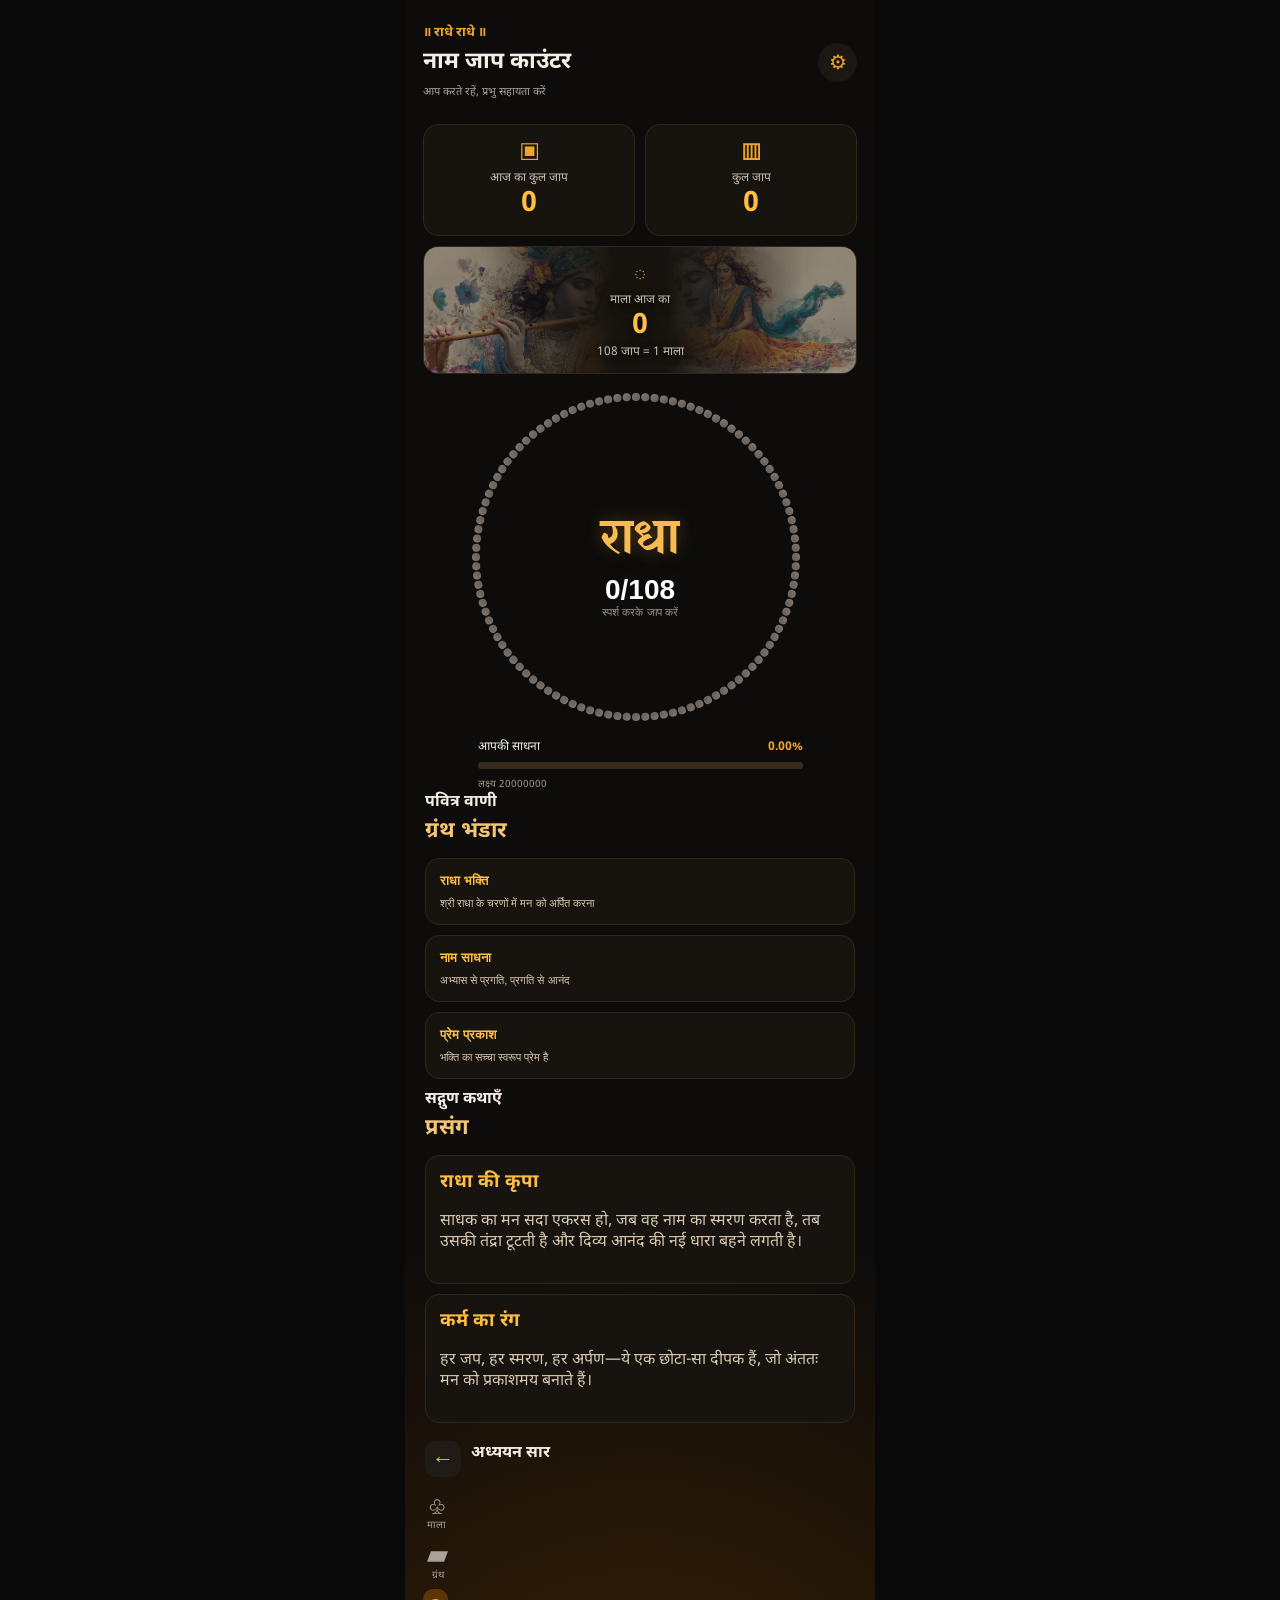
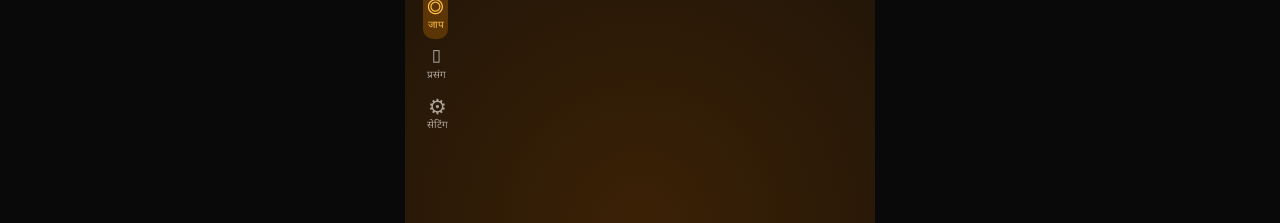
==== radha-jap-live/index.html @ a5403487 "Updated website" ====
<!doctype html><html lang="hi"><head><meta charset="UTF-8"><meta name="viewport" content="width=device-width,initial-scale=1,viewport-fit=cover"><meta name="theme-color" content="#0d0c0b"><link rel="manifest" href="manifest.webmanifest"><link rel="icon" href="icon.svg"><link href="https://fonts.googleapis.com/css2?family=Noto+Sans+Devanagari:wght@400;600;700&family=Yatra+One&display=swap" rel="stylesheet"><link rel="stylesheet" href="styles.css?v=20"><title>श्री राधे नाम जाप</title></head><body><div class="app-shell"><header><div><b>॥ राधे राधे ॥</b><h1>नाम जाप काउंटर</h1><small>आप करते रहें, प्रभु सहायता करें</small></div><button id="settingsBtn">⚙</button></header><main id="japView"><section class="stats"><article>▣<span>आज का कुल जाप</span><strong id="todayTotal">0</strong></article><article>▥<span>कुल जाप</span><strong id="lifetimeTotal">0</strong></article><article class="mala-art"><img class="left" src="mala-left.jpg" alt=""><img class="right" src="mala-right.jpg" alt="">◌<span>माला आज का</span><strong id="malaCount">0</strong><small>108 जाप = 1 माला</small></article></section><button class="ring" id="radheTap"><div class="beads" id="beads"></div><span class="radha-word">राधा</span><strong id="ringCount">0/108</strong><small>स्पर्श करके जाप करें</small></button><section class="progress"><span>आपकी साधना <b id="progressText">0%</b></span><i><em id="progressBar"></em></i><small id="targetText">लक्ष्य 2 करोड़</small></section></main><section id="granthView" class="view-panel" hidden><b>पवित्र वाणी</b><h2>ग्रंथ भंडार</h2><div id="bookList"></div></section><section id="prasangView" class="view-panel" hidden><b>सद्गुण कथाएँ</b><h2>प्रसंग</h2><div class="story-card"><h3>राधा की कृपा</h3><p>साधक का मन सदा एकरस हो, जब वह नाम का स्मरण करता है, तब उसकी तंद्रा टूटती है और दिव्य आनंद की नई धारा बहने लगती है।</p></div><div class="story-card"><h3>कर्म का रंग</h3><p>हर जप, हर स्मरण, हर अर्पण—ये एक छोटा-सा दीपक हैं, जो अंततः मन को प्रकाशमय बनाते हैं।</p></div></section><section id="readerView" class="view-panel" hidden><div class="reader-head"><button id="backToBooks">←</button><div><b>अध्ययन सार</b><h2 id="readerTitle"></h2></div></div><div id="readerContent"></div></section><nav><button id="malaBtn" class="nav-btn"><span>♧</span><small>माला</small></button><button id="granthBtn" class="nav-btn"><span>▰</span><small>ग्रंथ</small></button><button class="nav-btn active" id="japBtn"><span>◎</span><small>जाप</small></button><button id="prasangBtn" class="nav-btn"><span>▯</span><small>प्रसंग</small></button><button id="navSettings" class="nav-btn"><span>⚙</span><small>सेटिंग</small></button></nav></div><div id="toast"></div><dialog id="settingsDialog"><form method="dialog" id="settingsForm"><button value="cancel">×</button><b>साधना सेटिंग</b><h2>कुल लक्ष्य</h2><label>जाप संख्या<input id="targetInput" type="number" min="1"></label><button>लक्ष्य सुरक्षित करें</button><div><button type="button" id="exportBtn">↓ Backup डाउनलोड</button><button type="button" id="importBtn">↑ Restore</button><input id="importInput" type="file" accept=".json" hidden></div></form></dialog><script src="app.js?v=20"></script></body></html>
---- radha-jap-live/styles.css ----
*{box-sizing:border-box}html{scroll-behavior:smooth}body{margin:0;background:#090909;color:#f5eee4;font-family:'Noto Sans Devanagari',sans-serif}.app-shell{min-height:100vh;max-width:470px;margin:auto;padding:22px 18px 84px;background:radial-gradient(circle at bottom,#3b2105,transparent 34%),#0d0c0b}.app-shell>section{display:block}.view-panel{padding:0 2px}.header{display:flex;justify-content:space-between;align-items:center;margin-bottom:22px}header{display:flex;justify-content:space-between;align-items:center;margin-bottom:22px}header b,dialog>b{color:#efa327;font-size:13px}h1,h2,h3{margin:0}h1{margin:4px 0;font-size:23px}header small{color:#aaa198;font-size:11px}header button{border:0;border-radius:50%;width:39px;height:39px;background:#1b1713;color:#efa327;font-size:20px;cursor:pointer}.stats{display:grid;grid-template-columns:1fr 1fr;gap:10px}.stats article{min-height:106px;padding:13px;border:1px solid #312619;border-radius:15px;background:#17130f;text-align:center;color:#efa327;font-size:24px}.stats article:last-child{grid-column:span 2}.stats span,.stats small{display:block;color:#c8beb3;font-size:12px}.stats strong{display:block;color:#ffbd42;font-size:28px}.mala-art{position:relative;overflow:hidden;background:#17130f}.mala-art img{position:absolute;top:0;bottom:0;width:44%;height:100%;object-fit:cover;opacity:.6;pointer-events:none;filter:saturate(.85) sepia(.1) brightness(.98)}.mala-art .left{left:0;object-position:right center;mask-image:linear-gradient(to right,#000 28%,rgba(0,0,0,.45) 62%,transparent 100%);-webkit-mask-image:linear-gradient(to right,#000 28%,rgba(0,0,0,.45) 62%,transparent 100%)}.mala-art .right{right:0;object-position:left center;mask-image:linear-gradient(to left,#000 28%,rgba(0,0,0,.45) 62%,transparent 100%);-webkit-mask-image:linear-gradient(to left,#000 28%,rgba(0,0,0,.45) 62%,transparent 100%)}.mala-art>span,.mala-art>strong,.mala-art>small{position:relative;z-index:1;text-shadow:0 2px 10px rgba(0,0,0,.82)}.beads{position:absolute;inset:-10px;pointer-events:none}.bead{position:absolute;left:50%;top:50%;width:8px;height:8px;margin:-4px 0 0 -4px;border-radius:50%;background:linear-gradient(135deg,#7f766f,#615b56);box-shadow:inset 0 0 2px rgba(255,255,255,.12);transform-origin:center}.bead.lit{background:radial-gradient(circle at 35% 35%,#ffd975,#ffbe3d 45%,#f5a100 100%);box-shadow:0 0 12px rgba(255,191,70,.9),0 0 24px rgba(255,191,70,.38)}.ring{position:relative;display:flex;flex-direction:column;align-items:center;justify-content:center;overflow:visible;width:min(76vw,325px);aspect-ratio:1;margin:24px auto 16px;border:0;background:transparent;color:#efa327;cursor:pointer;transition:transform .15s ease;}.ring:active{transform:scale(.98)}.ring .radha-word{position:relative;display:inline-block;font-family:'Yatra One';font-size:48px;letter-spacing:.5px;color:#f7bb52;text-shadow:0 0 18px rgba(255,183,69,.35),0 3px 12px rgba(0,0,0,.68);z-index:2;transition:transform .18s ease,opacity .18s ease}.ring:active .radha-word{transform:translateY(-8px) scale(1.04)}.float-word{position:fixed;left:50%;top:50%;transform:translate(-50%,-50%);font-family:'Yatra One';font-size:40px;color:#ffbb4d;letter-spacing:.4px;text-shadow:0 0 18px rgba(255,176,67,.8),0 0 30px rgba(255,176,67,.28);filter:drop-shadow(0 8px 18px rgba(0,0,0,.45));pointer-events:none;will-change:transform,opacity,filter;animation:floatUp 3000ms cubic-bezier(.18,.7,.2,1) forwards;z-index:50}.ring strong{color:white;font-size:28px}.ring small,.progress small{color:#9e9488}@keyframes floatUp{0%{opacity:0;transform:translate(-50%,-50%) scale(.7);filter:blur(2px) drop-shadow(0 0 0 rgba(255,176,67,0))}12%{opacity:1;filter:blur(0) drop-shadow(0 0 10px rgba(255,176,67,.35))}60%{opacity:1}100%{opacity:0;transform:translate(-50%,-420px) scale(1.08);filter:blur(1.2px) drop-shadow(0 0 18px rgba(255,176,67,.18))}}.progress{max-width:325px;margin:auto;font-size:12px}.progress span{display:flex;justify-content:space-between}.progress b{color:#efa327}.progress i{display:block;height:7px;margin:7px 0;background:#382c1e;border-radius:10px}.progress em{display:block;height:100%;background:linear-gradient(90deg,#ffbf46,#efa327);border-radius:10px;transition:width .2s ease}.nav{position:fixed;bottom:0;left:50%;transform:translateX(-50%);display:flex;align-items:stretch;justify-content:space-around;gap:4px;width:min(100%,470px);padding:9px;background:#16130f;border-top:1px solid #312619;box-shadow:0 -10px 20px rgba(0,0,0,.3);z-index:30}.nav-btn{flex:1 1 0;border:0;border-radius:10px;background:transparent;color:#aaa198;padding:7px 4px;display:flex;flex-direction:column;align-items:center;justify-content:center;gap:3px;min-width:0;cursor:pointer;transition:all .15s ease;line-height:1}.nav-btn span{display:block;font-size:21px;line-height:1}.nav-btn small{display:block;font:10px 'Noto Sans Devanagari';white-space:nowrap;line-height:1.2}.nav .active,.nav-btn.active{background:#5b3505;color:#ffbd42}.view-panel h2{margin:4px 0 12px;color:#f3c575;font-size:22px}.book-card,.story-card{width:100%;display:block;border:1px solid #312619;background:#17130f;border-radius:14px;padding:14px;margin-bottom:10px;text-align:left;color:inherit}.book-card strong,.story-card h3{display:block;color:#ffbd42;margin-bottom:6px}.book-card small,.story-card p{color:#d6c7ae}.book-card{cursor:pointer}.reader-head{display:flex;align-items:center;gap:10px;padding:8px 0 12px}.reader-head button{border:0;background:#201b16;color:#f0b553;border-radius:10px;width:36px;height:36px;font-size:22px}.#readerContent p{margin:0 0 14px;color:#e9dbc4;line-height:1.7}.#readerContent{padding-bottom:12px}#toast{position:fixed;left:50%;bottom:92px;transform:translateX(-50%) translateY(18px);background:rgba(17,16,14,.95);border:1px solid #4e3d29;color:#f7d38d;padding:10px 14px;border-radius:999px;font-size:12px;opacity:0;pointer-events:none;transition:all .18s ease;z-index:40}#toast.show{opacity:1;transform:translateX(-50%) translateY(0)}dialog{border:0;border-radius:18px;background:#18130f;color:white}form{position:relative;width:min(80vw,330px);padding:24px}form>button:first-child{position:absolute;right:8px;top:5px;border:0;background:transparent;color:white;font-size:22px}label,input{display:block;width:100%;margin-top:12px}input{padding:10px;background:#0d0c0b;border:1px solid #554025;color:white;border-radius:8px}form>button:not(:first-child),form div button{margin-top:12px;padding:9px;border:0;border-radius:8px;background:#efa327;color:#1b1003;font-weight:bold}form div{display:flex;gap:7px}form div button{background:#292015;color:#efa327;border:1px solid #60451f;font-size:11px}dialog::backdrop{background:rgba(0,0,0,.7)}@media (max-width:380px){.stats{grid-template-columns:1fr}.stats article:last-child{grid-column:span 1}.header h1{font-size:20px}.ring{width:min(78vw,290px)}}
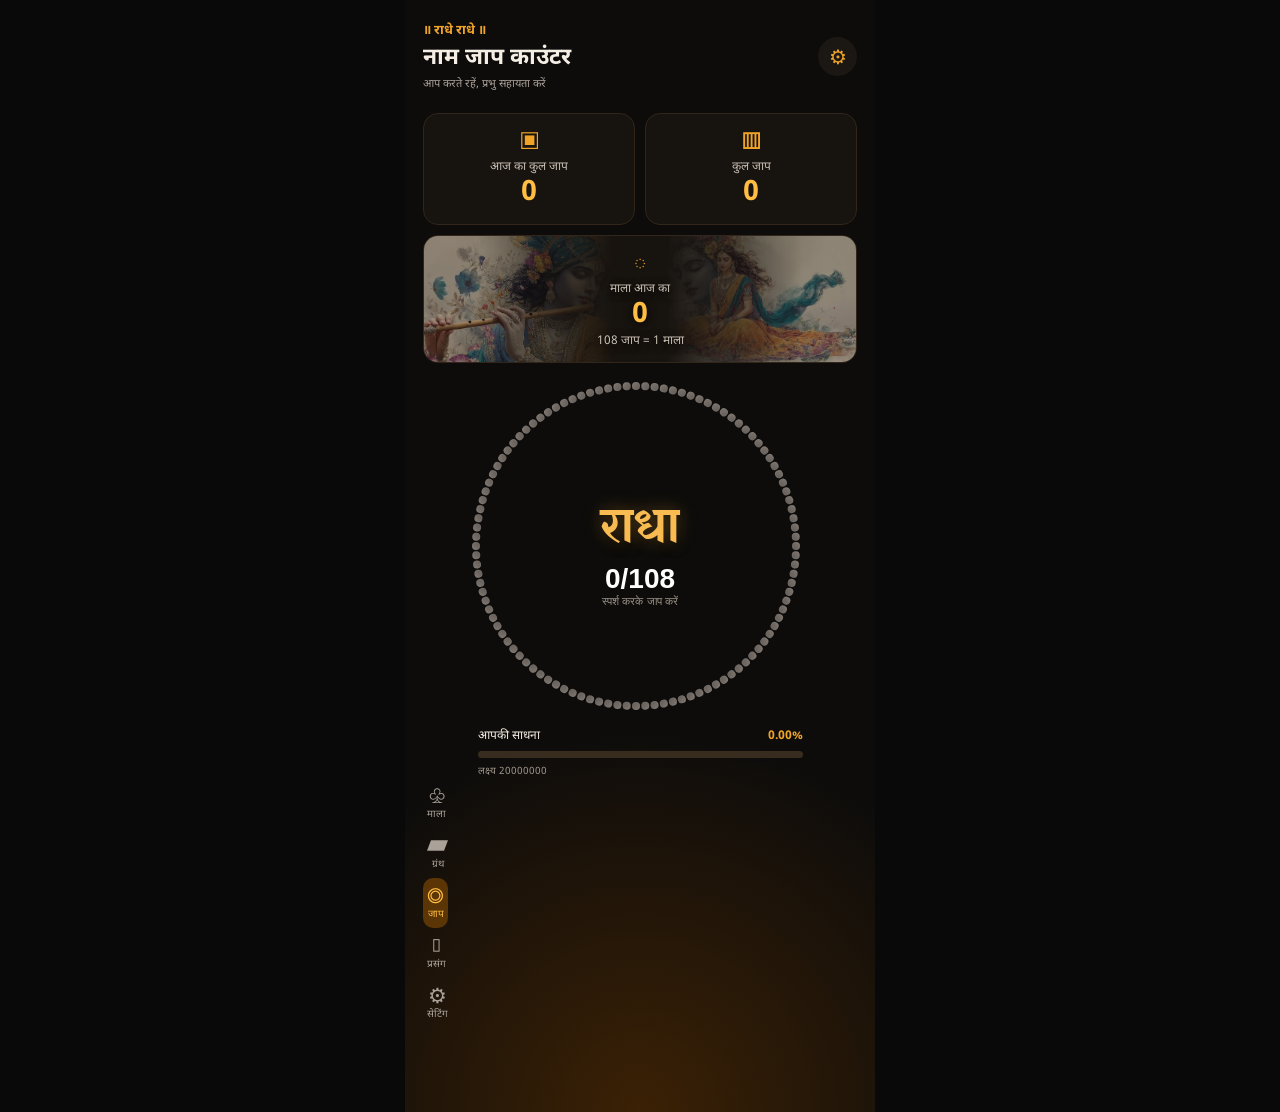
==== commit fa93b2cc: "Fix app initialization after Gita update" ====
--- a/radha-jap-live/index.html
+++ b/radha-jap-live/index.html
@@ -1 +1,2 @@
+<script src="../geeta-data.js?v=2"></script>
 <!doctype html><html lang="hi"><head><meta charset="UTF-8"><meta name="viewport" content="width=device-width,initial-scale=1,viewport-fit=cover"><meta name="theme-color" content="#0d0c0b"><link rel="manifest" href="manifest.webmanifest"><link rel="icon" href="icon.svg"><link href="https://fonts.googleapis.com/css2?family=Noto+Sans+Devanagari:wght@400;600;700&family=Yatra+One&display=swap" rel="stylesheet"><link rel="stylesheet" href="styles.css?v=20"><title>श्री राधे नाम जाप</title></head><body><div class="app-shell"><header><div><b>॥ राधे राधे ॥</b><h1>नाम जाप काउंटर</h1><small>आप करते रहें, प्रभु सहायता करें</small></div><button id="settingsBtn">⚙</button></header><main id="japView"><section class="stats"><article>▣<span>आज का कुल जाप</span><strong id="todayTotal">0</strong></article><article>▥<span>कुल जाप</span><strong id="lifetimeTotal">0</strong></article><article class="mala-art"><img class="left" src="mala-left.jpg" alt=""><img class="right" src="mala-right.jpg" alt="">◌<span>माला आज का</span><strong id="malaCount">0</strong><small>108 जाप = 1 माला</small></article></section><button class="ring" id="radheTap"><div class="beads" id="beads"></div><span class="radha-word">राधा</span><strong id="ringCount">0/108</strong><small>स्पर्श करके जाप करें</small></button><section class="progress"><span>आपकी साधना <b id="progressText">0%</b></span><i><em id="progressBar"></em></i><small id="targetText">लक्ष्य 2 करोड़</small></section></main><section id="granthView" class="view-panel" hidden><b>पवित्र वाणी</b><h2>ग्रंथ भंडार</h2><div id="bookList"></div></section><section id="prasangView" class="view-panel" hidden><b>सद्गुण कथाएँ</b><h2>प्रसंग</h2><div class="story-card"><h3>राधा की कृपा</h3><p>साधक का मन सदा एकरस हो, जब वह नाम का स्मरण करता है, तब उसकी तंद्रा टूटती है और दिव्य आनंद की नई धारा बहने लगती है।</p></div><div class="story-card"><h3>कर्म का रंग</h3><p>हर जप, हर स्मरण, हर अर्पण—ये एक छोटा-सा दीपक हैं, जो अंततः मन को प्रकाशमय बनाते हैं।</p></div></section><section id="readerView" class="view-panel" hidden><div class="reader-head"><button id="backToBooks">←</button><div><b>अध्ययन सार</b><h2 id="readerTitle"></h2></div></div><div id="readerContent"></div></section><nav><button id="malaBtn" class="nav-btn"><span>♧</span><small>माला</small></button><button id="granthBtn" class="nav-btn"><span>▰</span><small>ग्रंथ</small></button><button class="nav-btn active" id="japBtn"><span>◎</span><small>जाप</small></button><button id="prasangBtn" class="nav-btn"><span>▯</span><small>प्रसंग</small></button><button id="navSettings" class="nav-btn"><span>⚙</span><small>सेटिंग</small></button></nav></div><div id="toast"></div><dialog id="settingsDialog"><form method="dialog" id="settingsForm"><button value="cancel">×</button><b>साधना सेटिंग</b><h2>कुल लक्ष्य</h2><label>जाप संख्या<input id="targetInput" type="number" min="1"></label><button>लक्ष्य सुरक्षित करें</button><div><button type="button" id="exportBtn">↓ Backup डाउनलोड</button><button type="button" id="importBtn">↑ Restore</button><input id="importInput" type="file" accept=".json" hidden></div></form></dialog><script src="app.js?v=20"></script></body></html>
--- a/radha-jap-live/styles.css
+++ b/radha-jap-live/styles.css
@@ -1 +1,5 @@
+.app-shell>section[hidden]{display:none !important}
+#granthView>b,#granthView>h2{display:none}
+.chapter{margin:12px 0;padding:14px;border-left:3px solid #efa327;background:#18140f}.chapter h3{margin:0 0 6px;color:#ffbd42;font-size:15px}.chapter p{margin:0 0 10px;color:#ded5cb;font-size:13px;line-height:1.75}.chapter strong{display:block;margin:4px 0 5px;color:#efa327;font-size:12px}
+.ring{border-radius:50%;touch-action:manipulation;-webkit-tap-highlight-color:transparent}
 *{box-sizing:border-box}html{scroll-behavior:smooth}body{margin:0;background:#090909;color:#f5eee4;font-family:'Noto Sans Devanagari',sans-serif}.app-shell{min-height:100vh;max-width:470px;margin:auto;padding:22px 18px 84px;background:radial-gradient(circle at bottom,#3b2105,transparent 34%),#0d0c0b}.app-shell>section{display:block}.view-panel{padding:0 2px}.header{display:flex;justify-content:space-between;align-items:center;margin-bottom:22px}header{display:flex;justify-content:space-between;align-items:center;margin-bottom:22px}header b,dialog>b{color:#efa327;font-size:13px}h1,h2,h3{margin:0}h1{margin:4px 0;font-size:23px}header small{color:#aaa198;font-size:11px}header button{border:0;border-radius:50%;width:39px;height:39px;background:#1b1713;color:#efa327;font-size:20px;cursor:pointer}.stats{display:grid;grid-template-columns:1fr 1fr;gap:10px}.stats article{min-height:106px;padding:13px;border:1px solid #312619;border-radius:15px;background:#17130f;text-align:center;color:#efa327;font-size:24px}.stats article:last-child{grid-column:span 2}.stats span,.stats small{display:block;color:#c8beb3;font-size:12px}.stats strong{display:block;color:#ffbd42;font-size:28px}.mala-art{position:relative;overflow:hidden;background:#17130f}.mala-art img{position:absolute;top:0;bottom:0;width:44%;height:100%;object-fit:cover;opacity:.6;pointer-events:none;filter:saturate(.85) sepia(.1) brightness(.98)}.mala-art .left{left:0;object-position:right center;mask-image:linear-gradient(to right,#000 28%,rgba(0,0,0,.45) 62%,transparent 100%);-webkit-mask-image:linear-gradient(to right,#000 28%,rgba(0,0,0,.45) 62%,transparent 100%)}.mala-art .right{right:0;object-position:left center;mask-image:linear-gradient(to left,#000 28%,rgba(0,0,0,.45) 62%,transparent 100%);-webkit-mask-image:linear-gradient(to left,#000 28%,rgba(0,0,0,.45) 62%,transparent 100%)}.mala-art>span,.mala-art>strong,.mala-art>small{position:relative;z-index:1;text-shadow:0 2px 10px rgba(0,0,0,.82)}.beads{position:absolute;inset:-10px;pointer-events:none}.bead{position:absolute;left:50%;top:50%;width:8px;height:8px;margin:-4px 0 0 -4px;border-radius:50%;background:linear-gradient(135deg,#7f766f,#615b56);box-shadow:inset 0 0 2px rgba(255,255,255,.12);transform-origin:center}.bead.lit{background:radial-gradient(circle at 35% 35%,#ffd975,#ffbe3d 45%,#f5a100 100%);box-shadow:0 0 12px rgba(255,191,70,.9),0 0 24px rgba(255,191,70,.38)}.ring{position:relative;display:flex;flex-direction:column;align-items:center;justify-content:center;overflow:visible;width:min(76vw,325px);aspect-ratio:1;margin:24px auto 16px;border:0;background:transparent;color:#efa327;cursor:pointer;transition:transform .15s ease;}.ring:active{transform:scale(.98)}.ring .radha-word{position:relative;display:inline-block;font-family:'Yatra One';font-size:48px;letter-spacing:.5px;color:#f7bb52;text-shadow:0 0 18px rgba(255,183,69,.35),0 3px 12px rgba(0,0,0,.68);z-index:2;transition:transform .18s ease,opacity .18s ease}.ring:active .radha-word{transform:translateY(-8px) scale(1.04)}.float-word{position:fixed;left:50%;top:50%;transform:translate(-50%,-50%);font-family:'Yatra One';font-size:40px;color:#ffbb4d;letter-spacing:.4px;text-shadow:0 0 18px rgba(255,176,67,.8),0 0 30px rgba(255,176,67,.28);filter:drop-shadow(0 8px 18px rgba(0,0,0,.45));pointer-events:none;will-change:transform,opacity,filter;animation:floatUp 3000ms cubic-bezier(.18,.7,.2,1) forwards;z-index:50}.ring strong{color:white;font-size:28px}.ring small,.progress small{color:#9e9488}@keyframes floatUp{0%{opacity:0;transform:translate(-50%,-50%) scale(.7);filter:blur(2px) drop-shadow(0 0 0 rgba(255,176,67,0))}12%{opacity:1;filter:blur(0) drop-shadow(0 0 10px rgba(255,176,67,.35))}60%{opacity:1}100%{opacity:0;transform:translate(-50%,-420px) scale(1.08);filter:blur(1.2px) drop-shadow(0 0 18px rgba(255,176,67,.18))}}.progress{max-width:325px;margin:auto;font-size:12px}.progress span{display:flex;justify-content:space-between}.progress b{color:#efa327}.progress i{display:block;height:7px;margin:7px 0;background:#382c1e;border-radius:10px}.progress em{display:block;height:100%;background:linear-gradient(90deg,#ffbf46,#efa327);border-radius:10px;transition:width .2s ease}.nav{position:fixed;bottom:0;left:50%;transform:translateX(-50%);display:flex;align-items:stretch;justify-content:space-around;gap:4px;width:min(100%,470px);padding:9px;background:#16130f;border-top:1px solid #312619;box-shadow:0 -10px 20px rgba(0,0,0,.3);z-index:30}.nav-btn{flex:1 1 0;border:0;border-radius:10px;background:transparent;color:#aaa198;padding:7px 4px;display:flex;flex-direction:column;align-items:center;justify-content:center;gap:3px;min-width:0;cursor:pointer;transition:all .15s ease;line-height:1}.nav-btn span{display:block;font-size:21px;line-height:1}.nav-btn small{display:block;font:10px 'Noto Sans Devanagari';white-space:nowrap;line-height:1.2}.nav .active,.nav-btn.active{background:#5b3505;color:#ffbd42}.view-panel h2{margin:4px 0 12px;color:#f3c575;font-size:22px}.book-card,.story-card{width:100%;display:block;border:1px solid #312619;background:#17130f;border-radius:14px;padding:14px;margin-bottom:10px;text-align:left;color:inherit}.book-card strong,.story-card h3{display:block;color:#ffbd42;margin-bottom:6px}.book-card small,.story-card p{color:#d6c7ae}.book-card{cursor:pointer}.reader-head{display:flex;align-items:center;gap:10px;padding:8px 0 12px}.reader-head button{border:0;background:#201b16;color:#f0b553;border-radius:10px;width:36px;height:36px;font-size:22px}.#readerContent p{margin:0 0 14px;color:#e9dbc4;line-height:1.7}.#readerContent{padding-bottom:12px}#toast{position:fixed;left:50%;bottom:92px;transform:translateX(-50%) translateY(18px);background:rgba(17,16,14,.95);border:1px solid #4e3d29;color:#f7d38d;padding:10px 14px;border-radius:999px;font-size:12px;opacity:0;pointer-events:none;transition:all .18s ease;z-index:40}#toast.show{opacity:1;transform:translateX(-50%) translateY(0)}dialog{border:0;border-radius:18px;background:#18130f;color:white}form{position:relative;width:min(80vw,330px);padding:24px}form>button:first-child{position:absolute;right:8px;top:5px;border:0;background:transparent;color:white;font-size:22px}label,input{display:block;width:100%;margin-top:12px}input{padding:10px;background:#0d0c0b;border:1px solid #554025;color:white;border-radius:8px}form>button:not(:first-child),form div button{margin-top:12px;padding:9px;border:0;border-radius:8px;background:#efa327;color:#1b1003;font-weight:bold}form div{display:flex;gap:7px}form div button{background:#292015;color:#efa327;border:1px solid #60451f;font-size:11px}dialog::backdrop{background:rgba(0,0,0,.7)}@media (max-width:380px){.stats{grid-template-columns:1fr}.stats article:last-child{grid-column:span 1}.header h1{font-size:20px}.ring{width:min(78vw,290px)}}
